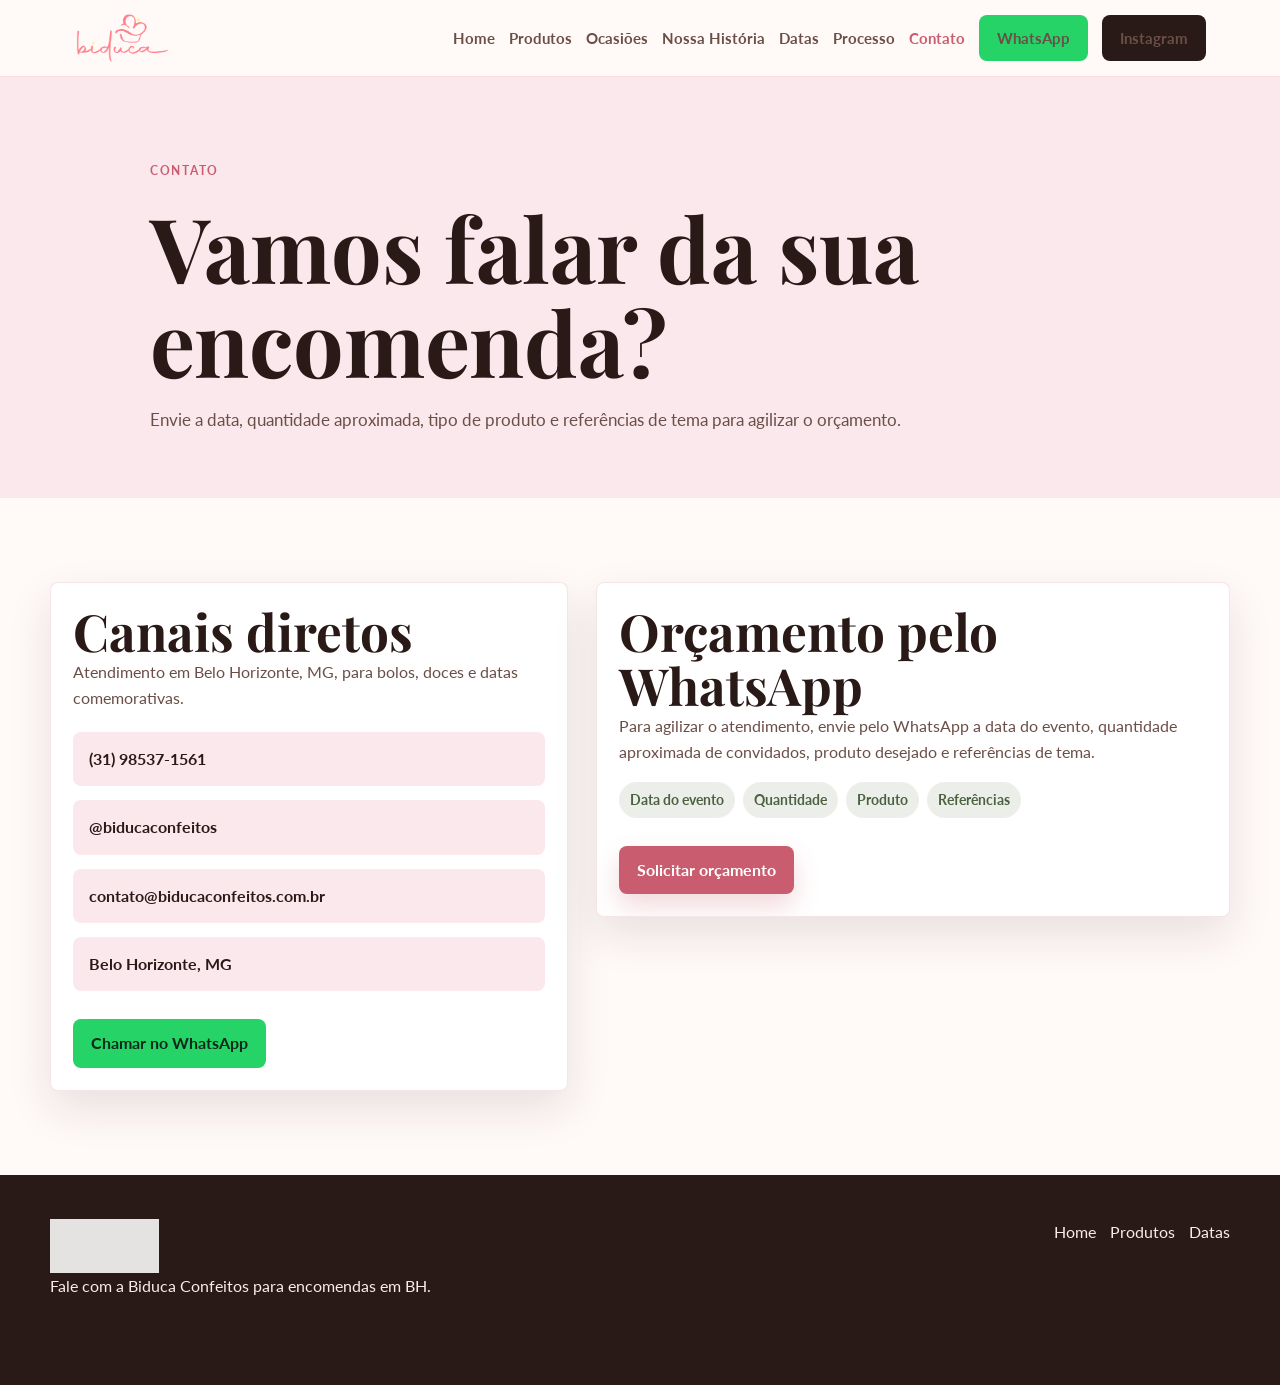
==== contato.html @ c76eab59 "Initial commit" ====
<!doctype html>
<html lang="pt-BR">
  <head><meta charset="utf-8"><meta name="viewport" content="width=device-width, initial-scale=1"><title>Contato | Biduca Confeitos</title><meta name="description" content="Fale com a Biduca Confeitos pelo WhatsApp, Instagram ou e-mail."><link rel="stylesheet" href="assets/styles.css"></head>
  <body data-page="contato">
    <header class="site-header"><nav class="nav" aria-label="Navegação principal"><a class="brand" href="index.html"><img src="assets/brand/biduca-logo-horizontal.png" alt="Biduca Confeitos"></a><div class="nav-links"><a href="index.html" data-page="home">Home</a><a href="produtos.html" data-page="produtos">Produtos</a><a href="ocasioes.html" data-page="ocasioes">Ocasiões</a><a href="historia.html" data-page="historia">Nossa História</a><a href="datas-comemorativas.html" data-page="datas">Datas</a><a href="processo-artesanal.html" data-page="processo">Processo</a><a href="contato.html" data-page="contato">Contato</a><a class="button button-whatsapp" href="https://wa.me/5531985371561">WhatsApp</a><a class="button button-instagram" href="https://www.instagram.com/biducaconfeitos/">Instagram</a></div></nav></header>
    <main>
      <section class="page-hero"><div class="section-inner"><span class="eyebrow">Contato</span><h1>Vamos falar da sua encomenda?</h1><p class="intro">Envie a data, quantidade aproximada, tipo de produto e referências de tema para agilizar o orçamento.</p></div></section>
      <section class="section"><div class="section-inner contact-grid">
        <aside class="contact-panel">
          <h2>Canais diretos</h2>
          <p>Atendimento em Belo Horizonte, MG, para bolos, doces e datas comemorativas.</p>
          <div class="contact-list">
            <a href="https://wa.me/5531985371561">(31) 98537-1561</a>
            <a href="https://www.instagram.com/biducaconfeitos/">@biducaconfeitos</a>
            <a href="mailto:contato@biducaconfeitos.com.br">contato@biducaconfeitos.com.br</a>
            <span>Belo Horizonte, MG</span>
          </div>
          <div class="actions"><a class="button button-whatsapp" href="https://wa.me/5531985371561?text=Ol%C3%A1%2C%20quero%20solicitar%20um%20or%C3%A7amento%20com%20a%20Biduca.">Chamar no WhatsApp</a></div>
        </aside>
        <section class="contact-panel">
          <h2>Orçamento pelo WhatsApp</h2>
          <p>Para agilizar o atendimento, envie pelo WhatsApp a data do evento, quantidade aproximada de convidados, produto desejado e referências de tema.</p>
          <div class="pill-list"><span>Data do evento</span><span>Quantidade</span><span>Produto</span><span>Referências</span></div>
          <div class="actions"><a class="button button-primary" href="https://wa.me/5531985371561?text=Ol%C3%A1%2C%20quero%20solicitar%20um%20or%C3%A7amento%20com%20a%20Biduca.%20Data%3A%20%20%7C%20Quantidade%3A%20%20%7C%20Produto%3A%20%20%7C%20Tema%3A%20">Solicitar orçamento</a></div>
        </section>
      </div></section>
    </main>
    <footer class="site-footer"><div class="footer-inner"><div><img class="footer-logo" src="assets/brand/biduca-logo-horizontal.png" alt="Biduca Confeitos"><p>Fale com a Biduca Confeitos para encomendas em BH.</p></div><div class="footer-links"><a href="index.html">Home</a><a href="produtos.html">Produtos</a><a href="datas-comemorativas.html">Datas</a></div></div></footer>
    <div class="mobile-cta"><a class="button button-whatsapp" href="https://wa.me/5531985371561">WhatsApp</a><a class="button button-instagram" href="https://www.instagram.com/biducaconfeitos/">Instagram</a></div><script src="assets/site.js"></script>
  </body>
</html>
---- assets/styles.css ----
@import url("https://fonts.googleapis.com/css2?family=Lato:wght@300;400;700&family=Playfair+Display:wght@600;700&display=swap");

:root {
  --rose: #c95c6e;
  --rose-dark: #a94156;
  --rose-soft: #fae8ec;
  --cream: #fff9f7;
  --ink: #2a1a17;
  --muted: #6b4e47;
  --sage: #81966f;
  --gold: #d9a85f;
  --white: #ffffff;
  --shadow: 0 18px 45px rgba(42, 26, 23, 0.11);
  --radius: 8px;
}

* {
  box-sizing: border-box;
}

html {
  scroll-behavior: smooth;
}

body {
  margin: 0;
  background: var(--cream);
  color: var(--ink);
  font-family: "Lato", Arial, sans-serif;
  line-height: 1.65;
}

img {
  display: block;
  max-width: 100%;
}

a {
  color: inherit;
  text-decoration: none;
}

.site-header {
  position: sticky;
  top: 0;
  z-index: 20;
  background: rgba(255, 249, 247, 0.94);
  border-bottom: 1px solid rgba(201, 92, 110, 0.17);
  backdrop-filter: blur(16px);
}

.nav {
  align-items: center;
  display: flex;
  gap: 22px;
  justify-content: space-between;
  margin: 0 auto;
  max-width: 1180px;
  min-height: 76px;
  padding: 10px 24px;
}

.brand img {
  height: 48px;
  width: auto;
}

.nav-links {
  align-items: center;
  display: flex;
  flex-wrap: wrap;
  gap: 14px;
  justify-content: flex-end;
}

.nav-links a {
  color: var(--muted);
  font-size: 0.92rem;
  font-weight: 700;
}

.nav-links a:hover,
.nav-links a[aria-current="page"] {
  color: var(--rose);
}

.button,
button {
  align-items: center;
  border: 0;
  border-radius: var(--radius);
  cursor: pointer;
  display: inline-flex;
  font-family: inherit;
  font-weight: 700;
  justify-content: center;
  min-height: 44px;
  padding: 11px 18px;
  transition: transform 160ms ease, box-shadow 160ms ease, background 160ms ease;
}

.button:hover,
button:hover {
  transform: translateY(-1px);
}

.button-primary {
  background: var(--rose);
  box-shadow: 0 12px 26px rgba(201, 92, 110, 0.24);
  color: var(--white);
}

.button-secondary {
  background: var(--white);
  border: 1px solid rgba(201, 92, 110, 0.28);
  color: var(--rose-dark);
}

.button-whatsapp {
  background: #25d366;
  color: #10291c;
}

.button-instagram {
  background: var(--ink);
  color: var(--white);
}

.hero {
  min-height: calc(100vh - 76px);
  position: relative;
}

.hero-media {
  background-position: center;
  background-size: cover;
  min-height: calc(100vh - 76px);
  position: relative;
}

.hero-media::after {
  background: linear-gradient(90deg, rgba(42, 26, 23, 0.74), rgba(42, 26, 23, 0.34), rgba(42, 26, 23, 0.08));
  content: "";
  inset: 0;
  position: absolute;
}

.hero-content {
  color: var(--white);
  left: max(24px, calc((100vw - 1180px) / 2 + 24px));
  max-width: 610px;
  position: absolute;
  top: 50%;
  transform: translateY(-50%);
  z-index: 1;
}

.eyebrow {
  color: var(--rose);
  font-size: 0.78rem;
  font-weight: 700;
  letter-spacing: 0.14em;
  text-transform: uppercase;
}

.hero .eyebrow {
  color: #ffe5ea;
}

h1,
h2,
h3 {
  font-family: "Playfair Display", Georgia, serif;
  line-height: 1.05;
  margin: 0;
}

h1 {
  font-size: clamp(3rem, 7vw, 6.9rem);
}

h2 {
  font-size: clamp(2.2rem, 4vw, 4.4rem);
}

h3 {
  font-size: clamp(1.5rem, 2vw, 2rem);
}

p {
  margin: 0;
}

.hero-content p {
  font-size: clamp(1.05rem, 2vw, 1.32rem);
  margin-top: 18px;
  max-width: 560px;
}

.actions {
  display: flex;
  flex-wrap: wrap;
  gap: 12px;
  margin-top: 28px;
}

.section {
  padding: 84px 24px;
}

.section.alt {
  background: var(--rose-soft);
}

.section.soft {
  background: #fff0e6;
}

.section-inner {
  margin: 0 auto;
  max-width: 1180px;
}

.section-heading {
  align-items: end;
  display: grid;
  gap: 18px;
  grid-template-columns: minmax(0, 1.1fr) minmax(260px, 0.7fr);
  margin-bottom: 34px;
}

.section-heading p {
  color: var(--muted);
}

.grid {
  display: grid;
  gap: 22px;
}

.grid.four {
  grid-template-columns: repeat(4, minmax(0, 1fr));
}

.grid.three {
  grid-template-columns: repeat(3, minmax(0, 1fr));
}

.grid.two {
  grid-template-columns: repeat(2, minmax(0, 1fr));
}

.card,
.feature,
.contact-panel {
  background: var(--white);
  border: 1px solid rgba(201, 92, 110, 0.16);
  border-radius: var(--radius);
  box-shadow: var(--shadow);
  overflow: hidden;
}

.card img {
  aspect-ratio: 4 / 3;
  height: auto;
  object-fit: cover;
  width: 100%;
}

.card-body,
.feature,
.contact-panel {
  padding: 22px;
}

.card-body p,
.feature p,
.contact-panel p,
.timeline p {
  color: var(--muted);
}

.pill-list {
  display: flex;
  flex-wrap: wrap;
  gap: 8px;
  margin-top: 16px;
}

.pill-list span {
  background: rgba(129, 150, 111, 0.15);
  border-radius: 999px;
  color: #4b6140;
  font-size: 0.85rem;
  font-weight: 700;
  padding: 7px 11px;
}

.split {
  align-items: center;
  display: grid;
  gap: 44px;
  grid-template-columns: minmax(0, 0.95fr) minmax(0, 1.05fr);
}

.split img {
  border-radius: var(--radius);
  box-shadow: var(--shadow);
  min-height: 420px;
  object-fit: cover;
  width: 100%;
}

.copy-stack {
  display: grid;
  gap: 18px;
}

.copy-stack p,
.intro {
  color: var(--muted);
  font-size: 1.08rem;
}

.banner {
  background: linear-gradient(135deg, var(--rose), #d78375);
  color: var(--white);
  display: grid;
  gap: 20px;
  grid-template-columns: minmax(0, 1fr) auto;
  padding: 42px;
}

.banner p {
  max-width: 720px;
}

.page-hero {
  background: var(--rose-soft);
  padding: 84px 24px 64px;
}

.page-hero .section-inner {
  display: grid;
  gap: 18px;
  max-width: 980px;
}

.product-row {
  align-items: center;
  display: grid;
  gap: 36px;
  grid-template-columns: minmax(280px, 0.75fr) minmax(0, 1fr);
  padding: 38px 0;
}

.product-row + .product-row {
  border-top: 1px solid rgba(201, 92, 110, 0.2);
}

.product-row img {
  aspect-ratio: 1 / 1;
  border-radius: var(--radius);
  object-fit: cover;
  width: 100%;
}

.specs {
  color: var(--muted);
  display: grid;
  gap: 8px;
  margin: 18px 0 0;
  padding-left: 18px;
}

.occasion {
  display: grid;
  gap: 22px;
  grid-template-columns: 180px minmax(0, 1fr);
}

.occasion img {
  aspect-ratio: 1 / 1;
  border-radius: var(--radius);
  object-fit: cover;
  width: 180px;
}

.timeline {
  border-left: 3px solid var(--rose);
  display: grid;
  gap: 28px;
  padding-left: 26px;
}

.timeline-item {
  position: relative;
}

.timeline-item::before {
  background: var(--gold);
  border: 4px solid var(--cream);
  border-radius: 50%;
  content: "";
  height: 16px;
  left: -36px;
  position: absolute;
  top: 6px;
  width: 16px;
}

.date-card img {
  aspect-ratio: 16 / 10;
}

.process-icon {
  align-items: center;
  background: var(--rose-soft);
  border-radius: 50%;
  color: var(--rose-dark);
  display: flex;
  font-family: "Playfair Display", Georgia, serif;
  font-size: 2rem;
  height: 68px;
  justify-content: center;
  margin-bottom: 18px;
  width: 68px;
}

.contact-grid {
  align-items: start;
  display: grid;
  gap: 28px;
  grid-template-columns: 0.9fr 1.1fr;
}

.contact-list {
  display: grid;
  gap: 14px;
  margin-top: 20px;
}

.contact-list a,
.contact-list span {
  background: var(--rose-soft);
  border-radius: var(--radius);
  color: var(--ink);
  display: block;
  font-weight: 700;
  padding: 14px 16px;
}

.site-footer {
  background: var(--ink);
  color: #f9ece8;
  padding: 44px 24px 86px;
}

.footer-inner {
  align-items: start;
  display: grid;
  gap: 26px;
  grid-template-columns: 1fr auto;
  margin: 0 auto;
  max-width: 1180px;
}

.footer-logo {
  filter: brightness(0) invert(1);
  height: 54px;
  opacity: 0.88;
}

.footer-links {
  display: flex;
  flex-wrap: wrap;
  gap: 14px;
  justify-content: flex-end;
}

.mobile-cta {
  bottom: 12px;
  display: none;
  gap: 10px;
  left: 12px;
  position: fixed;
  right: 12px;
  z-index: 30;
}

.mobile-cta .button {
  flex: 1;
}

@media (max-width: 980px) {
  .nav {
    align-items: flex-start;
    flex-direction: column;
  }

  .nav-links {
    justify-content: flex-start;
  }

  .hero,
  .hero-media {
    min-height: 740px;
  }

  .section-heading,
  .split,
  .product-row,
  .contact-grid,
  .footer-inner,
  .banner {
    grid-template-columns: 1fr;
  }

  .grid.four,
  .grid.three,
  .grid.two {
    grid-template-columns: repeat(2, minmax(0, 1fr));
  }

  .banner {
    padding: 30px;
  }
}

@media (max-width: 640px) {
  .section,
  .page-hero {
    padding-left: 18px;
    padding-right: 18px;
  }

  .brand img {
    height: 42px;
  }

  .nav-links {
    gap: 10px 12px;
  }

  .nav-links .button {
    display: none;
  }

  .hero-content {
    left: 18px;
    max-width: calc(100vw - 36px);
  }

  .hero-media::after {
    background: linear-gradient(0deg, rgba(42, 26, 23, 0.78), rgba(42, 26, 23, 0.28));
  }

  h1 {
    font-size: clamp(2.7rem, 15vw, 4.3rem);
  }

  .grid.four,
  .grid.three,
  .grid.two {
    grid-template-columns: 1fr;
  }

  .occasion {
    grid-template-columns: 1fr;
  }

  .occasion img {
    width: 100%;
  }

  .split img {
    min-height: 300px;
  }

  .footer-links {
    justify-content: flex-start;
  }

  .mobile-cta {
    display: flex;
  }
}
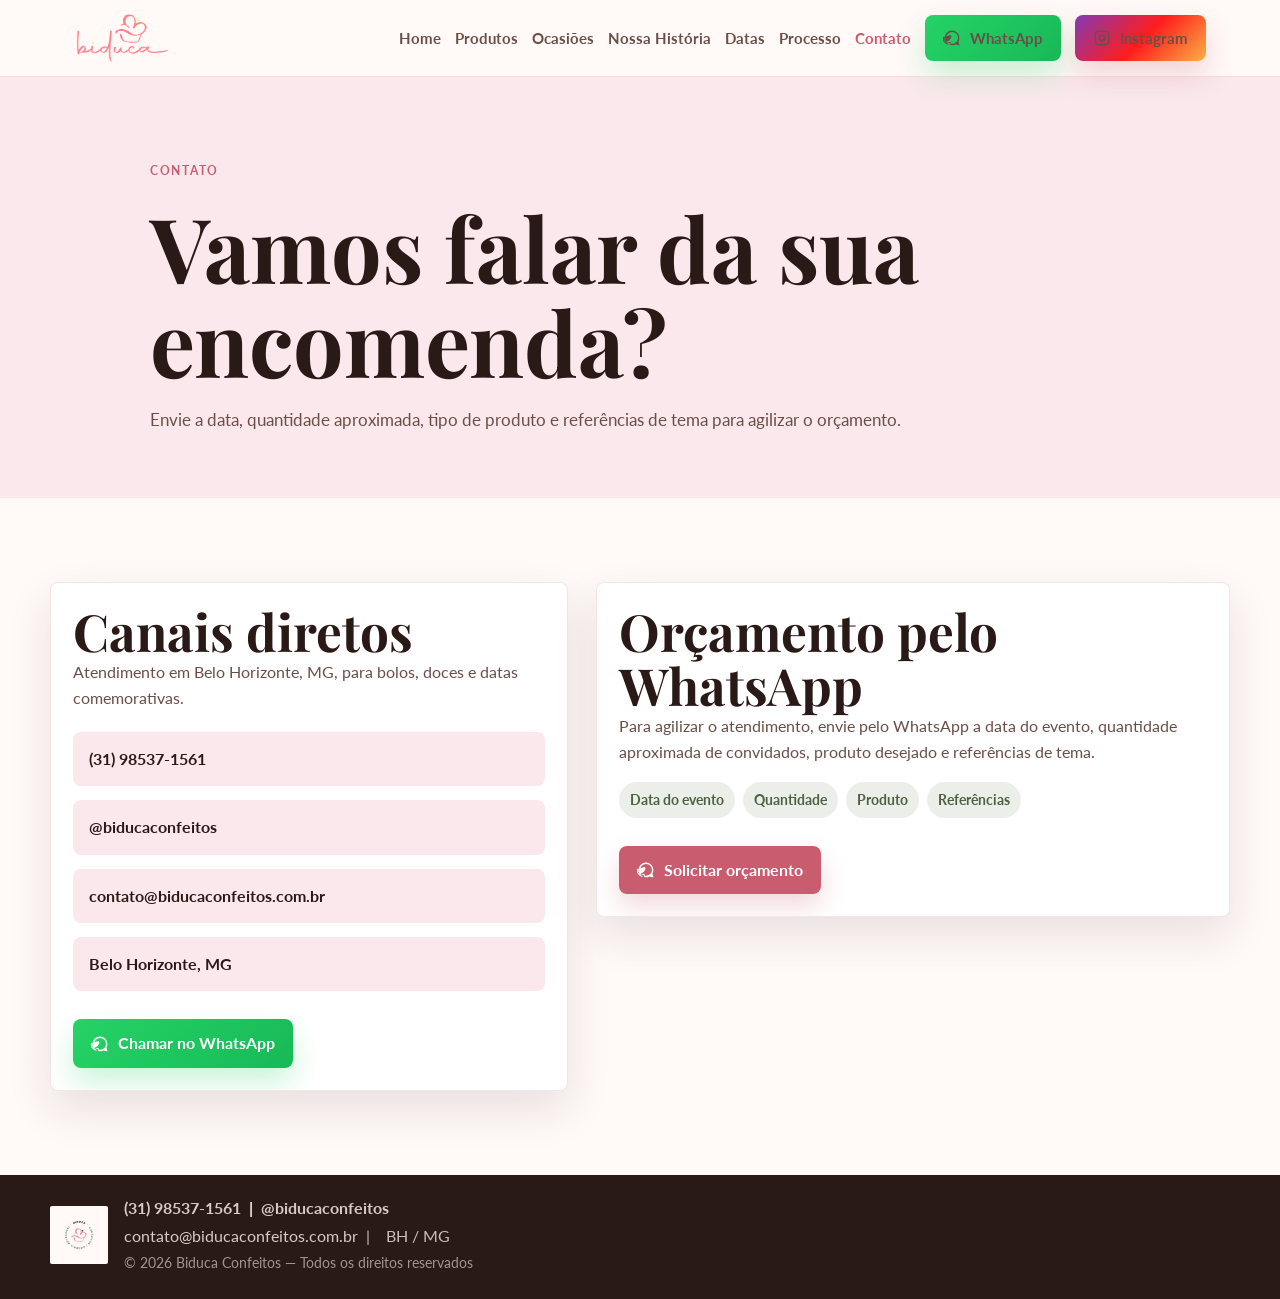
==== commit 8ffed557: "Add complete footer contact details" ====
--- a/contato.html
+++ b/contato.html
@@ -25,7 +25,16 @@
         </section>
       </div></section>
     </main>
-    <footer class="site-footer"><div class="footer-inner"><div><img class="footer-logo" src="assets/brand/biduca-logo-horizontal.png" alt="Biduca Confeitos"><p>Fale com a Biduca Confeitos para encomendas em BH.</p></div><div class="footer-links"><a href="index.html">Home</a><a href="produtos.html">Produtos</a><a href="datas-comemorativas.html">Datas</a></div></div></footer>
+    <footer class="site-footer">
+  <div class="footer-inner">
+    <img class="footer-seal" src="assets/brand/biduca-logo-selo.jpg" alt="Biduca Confeitos">
+    <div class="footer-content">
+      <p class="footer-contact"><a href="https://wa.me/5531985371561">(31) 98537-1561</a><span>|</span><a href="https://www.instagram.com/biducaconfeitos/">@biducaconfeitos</a></p>
+      <p><a href="mailto:contato@biducaconfeitos.com.br">contato@biducaconfeitos.com.br</a><span>|</span><span>BH / MG</span></p>
+      <p class="footer-copy">© 2026 Biduca Confeitos — Todos os direitos reservados</p>
+    </div>
+  </div>
+</footer>
     <div class="mobile-cta"><a class="button button-whatsapp" href="https://wa.me/5531985371561">WhatsApp</a><a class="button button-instagram" href="https://www.instagram.com/biducaconfeitos/">Instagram</a></div><script src="assets/site.js"></script>
   </body>
 </html>
--- a/assets/styles.css
+++ b/assets/styles.css
@@ -93,10 +93,11 @@
   display: inline-flex;
   font-family: inherit;
   font-weight: 700;
+  gap: 9px;
   justify-content: center;
   min-height: 44px;
   padding: 11px 18px;
-  transition: transform 160ms ease, box-shadow 160ms ease, background 160ms ease;
+  transition: transform 160ms ease, box-shadow 160ms ease, background 160ms ease, color 160ms ease;
 }
 
 .button:hover,
@@ -117,13 +118,39 @@
 }
 
 .button-whatsapp {
-  background: #25d366;
-  color: #10291c;
+  background: linear-gradient(135deg, #25d366, #18b957);
+  box-shadow: 0 14px 28px rgba(37, 211, 102, 0.24);
+  color: #ffffff;
 }
 
 .button-instagram {
-  background: var(--ink);
+  background: linear-gradient(135deg, #833ab4, #fd1d1d 52%, #fcb045);
+  box-shadow: 0 14px 28px rgba(201, 92, 110, 0.24);
   color: var(--white);
+}
+
+.button-whatsapp::before,
+.button-instagram::before,
+a.button[href*="wa.me"]::before,
+a.button[href*="instagram.com"]::before {
+  background: currentColor;
+  content: "";
+  display: inline-block;
+  flex: 0 0 auto;
+  height: 18px;
+  width: 18px;
+}
+
+.button-whatsapp::before,
+a.button[href*="wa.me"]::before {
+  -webkit-mask: url("icons/whatsapp.svg") center / contain no-repeat;
+  mask: url("icons/whatsapp.svg") center / contain no-repeat;
+}
+
+.button-instagram::before,
+a.button[href*="instagram.com"]::before {
+  -webkit-mask: url("icons/instagram.svg") center / contain no-repeat;
+  mask: url("icons/instagram.svg") center / contain no-repeat;
 }
 
 .hero {
@@ -452,30 +479,52 @@
 
 .site-footer {
   background: var(--ink);
-  color: #f9ece8;
-  padding: 44px 24px 86px;
+  color: rgba(249, 236, 232, 0.78);
+  padding: 20px 24px 24px;
 }
 
 .footer-inner {
-  align-items: start;
-  display: grid;
-  gap: 26px;
-  grid-template-columns: 1fr auto;
+  align-items: center;
+  display: flex;
+  gap: 16px;
   margin: 0 auto;
   max-width: 1180px;
 }
 
-.footer-logo {
-  filter: brightness(0) invert(1);
-  height: 54px;
-  opacity: 0.88;
-}
-
-.footer-links {
-  display: flex;
-  flex-wrap: wrap;
-  gap: 14px;
-  justify-content: flex-end;
+.footer-seal {
+  background: var(--cream);
+  border-radius: 2px;
+  height: 58px;
+  object-fit: cover;
+  padding: 7px;
+  width: 58px;
+}
+
+.footer-content {
+  display: grid;
+  gap: 2px;
+}
+
+.footer-content p {
+  margin: 0;
+}
+
+.footer-content a {
+  color: rgba(249, 236, 232, 0.84);
+}
+
+.footer-content span {
+  margin: 0 8px;
+}
+
+.footer-contact {
+  color: #f9ece8;
+  font-weight: 700;
+}
+
+.footer-copy {
+  color: rgba(249, 236, 232, 0.58);
+  font-size: 0.9rem;
 }
 
 .mobile-cta {
@@ -511,7 +560,6 @@
   .split,
   .product-row,
   .contact-grid,
-  .footer-inner,
   .banner {
     grid-template-columns: 1fr;
   }
@@ -577,8 +625,16 @@
     min-height: 300px;
   }
 
-  .footer-links {
-    justify-content: flex-start;
+  .site-footer {
+    padding-bottom: 86px;
+  }
+
+  .footer-inner {
+    align-items: flex-start;
+  }
+
+  .footer-content span {
+    margin: 0 6px;
   }
 
   .mobile-cta {
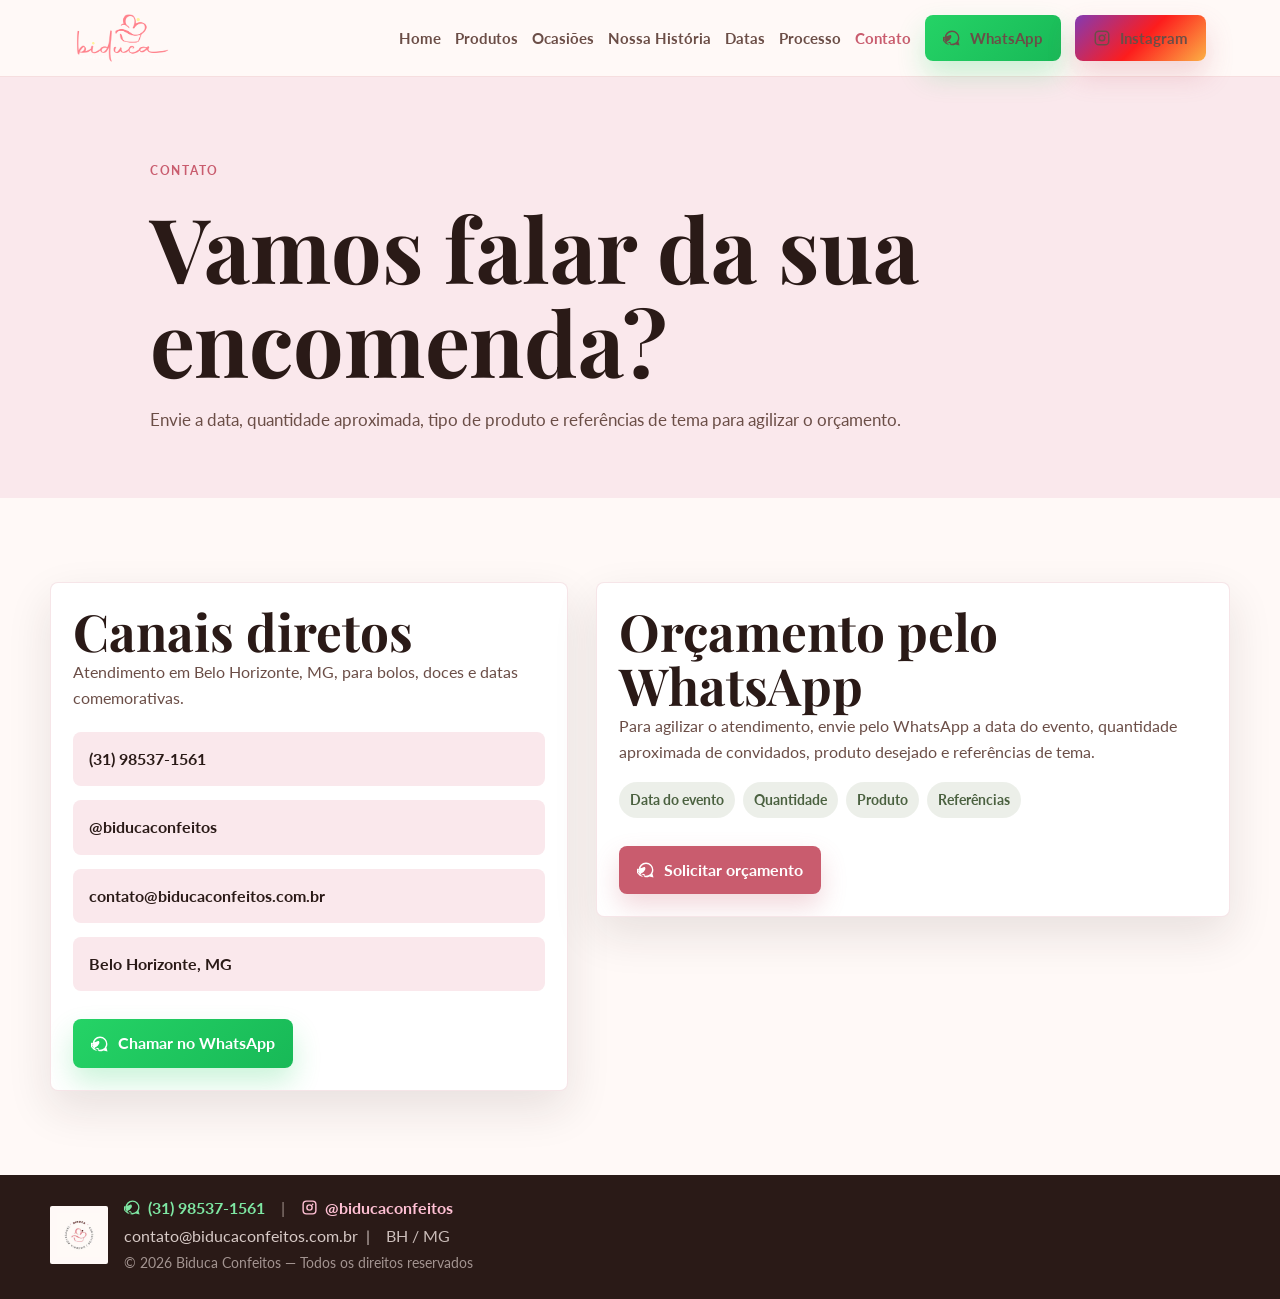
==== commit 3ee6b9f5: "Use social icons in footer contact links" ====
--- a/contato.html
+++ b/contato.html
@@ -29,7 +29,7 @@
   <div class="footer-inner">
     <img class="footer-seal" src="assets/brand/biduca-logo-selo.jpg" alt="Biduca Confeitos">
     <div class="footer-content">
-      <p class="footer-contact"><a href="https://wa.me/5531985371561">(31) 98537-1561</a><span>|</span><a href="https://www.instagram.com/biducaconfeitos/">@biducaconfeitos</a></p>
+      <p class="footer-contact"><a class="footer-social footer-social-whatsapp" href="https://wa.me/5531985371561"><span class="footer-icon" aria-hidden="true"></span><span>(31) 98537-1561</span></a><span class="footer-divider">|</span><a class="footer-social footer-social-instagram" href="https://www.instagram.com/biducaconfeitos/"><span class="footer-icon" aria-hidden="true"></span><span>@biducaconfeitos</span></a></p>
       <p><a href="mailto:contato@biducaconfeitos.com.br">contato@biducaconfeitos.com.br</a><span>|</span><span>BH / MG</span></p>
       <p class="footer-copy">© 2026 Biduca Confeitos — Todos os direitos reservados</p>
     </div>
--- a/assets/styles.css
+++ b/assets/styles.css
@@ -518,8 +518,52 @@
 }
 
 .footer-contact {
+  align-items: center;
   color: #f9ece8;
+  display: flex;
+  flex-wrap: wrap;
+  gap: 8px;
   font-weight: 700;
+}
+
+.footer-social {
+  align-items: center;
+  display: inline-flex;
+  gap: 7px;
+}
+
+.footer-social .footer-icon {
+  background: currentColor;
+  display: inline-block;
+  height: 17px;
+  width: 17px;
+}
+
+.footer-social span {
+  margin: 0;
+}
+
+.footer-content .footer-social-whatsapp {
+  color: #7ee7a3;
+}
+
+.footer-social-whatsapp .footer-icon {
+  -webkit-mask: url("icons/whatsapp.svg") center / contain no-repeat;
+  mask: url("icons/whatsapp.svg") center / contain no-repeat;
+}
+
+.footer-content .footer-social-instagram {
+  color: #ffc0d4;
+}
+
+.footer-social-instagram .footer-icon {
+  -webkit-mask: url("icons/instagram.svg") center / contain no-repeat;
+  mask: url("icons/instagram.svg") center / contain no-repeat;
+}
+
+.footer-divider {
+  color: rgba(249, 236, 232, 0.38);
+  margin: 0 2px;
 }
 
 .footer-copy {
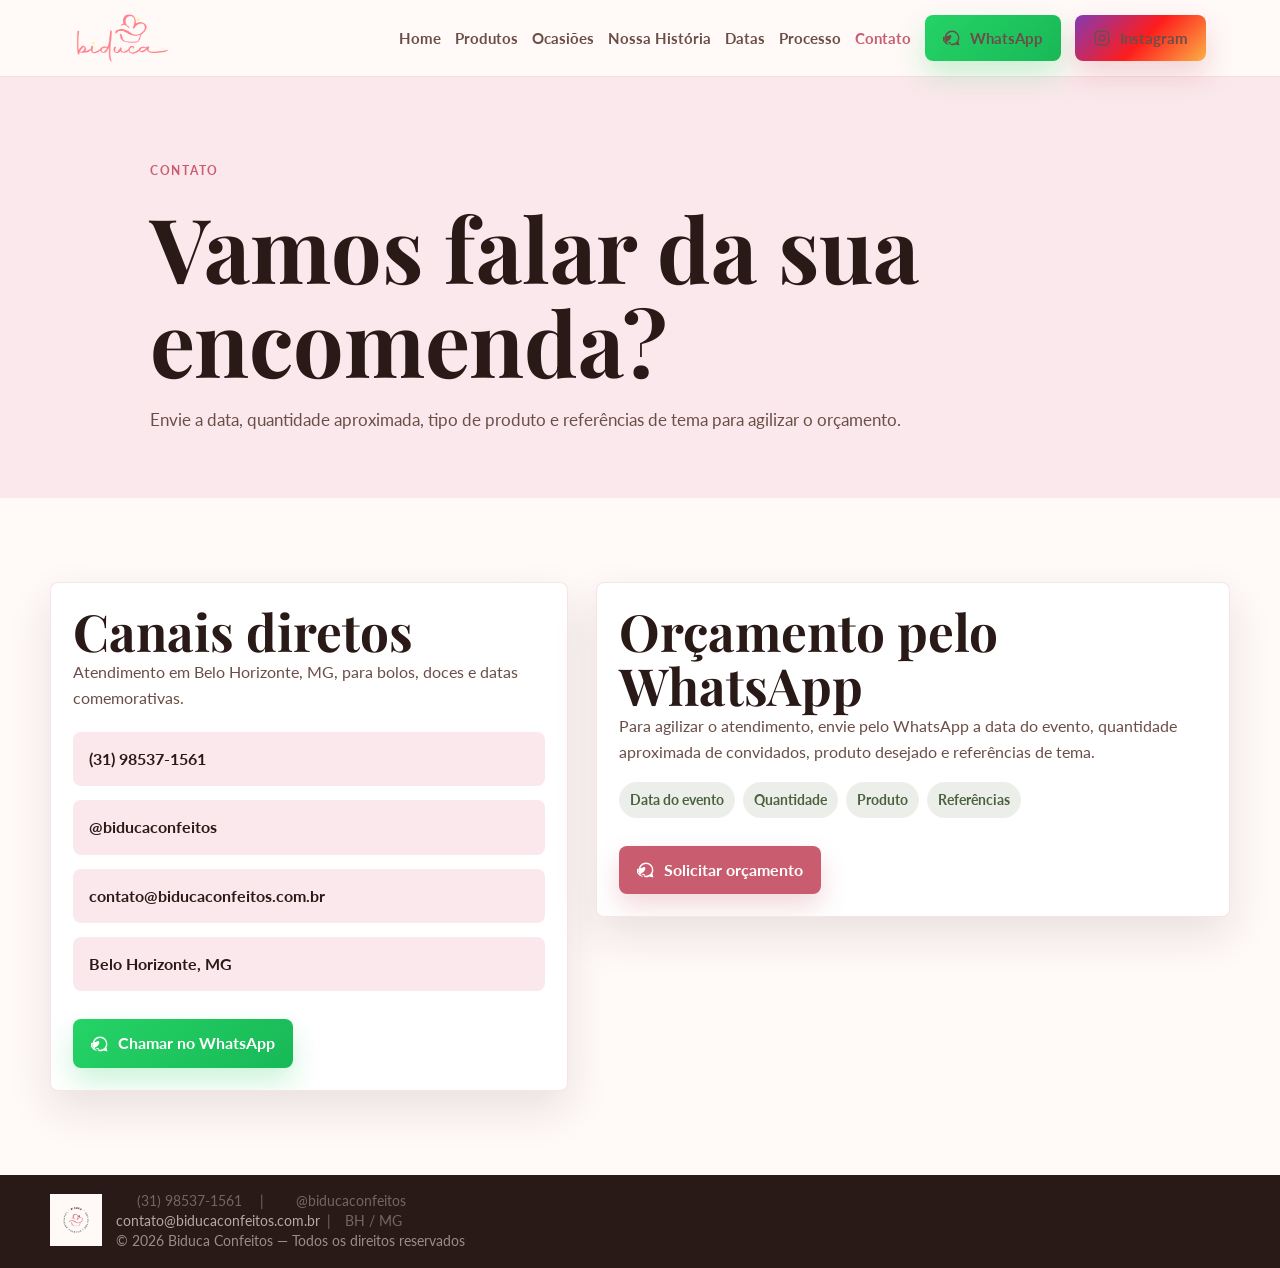
==== commit 869e0e61: "Match footer reference layout" ====
--- a/contato.html
+++ b/contato.html
@@ -2,7 +2,7 @@
 <html lang="pt-BR">
   <head><meta charset="utf-8"><meta name="viewport" content="width=device-width, initial-scale=1"><title>Contato | Biduca Confeitos</title><meta name="description" content="Fale com a Biduca Confeitos pelo WhatsApp, Instagram ou e-mail."><link rel="stylesheet" href="assets/styles.css"></head>
   <body data-page="contato">
-    <header class="site-header"><nav class="nav" aria-label="Navegação principal"><a class="brand" href="index.html"><img src="assets/brand/biduca-logo-horizontal.png" alt="Biduca Confeitos"></a><div class="nav-links"><a href="index.html" data-page="home">Home</a><a href="produtos.html" data-page="produtos">Produtos</a><a href="ocasioes.html" data-page="ocasioes">Ocasiões</a><a href="historia.html" data-page="historia">Nossa História</a><a href="datas-comemorativas.html" data-page="datas">Datas</a><a href="processo-artesanal.html" data-page="processo">Processo</a><a href="contato.html" data-page="contato">Contato</a><a class="button button-whatsapp" href="https://wa.me/5531985371561">WhatsApp</a><a class="button button-instagram" href="https://www.instagram.com/biducaconfeitos/">Instagram</a></div></nav></header>
+    <header class="site-header"></header>
     <main>
       <section class="page-hero"><div class="section-inner"><span class="eyebrow">Contato</span><h1>Vamos falar da sua encomenda?</h1><p class="intro">Envie a data, quantidade aproximada, tipo de produto e referências de tema para agilizar o orçamento.</p></div></section>
       <section class="section"><div class="section-inner contact-grid">
@@ -26,15 +26,16 @@
       </div></section>
     </main>
     <footer class="site-footer">
-  <div class="footer-inner">
-    <img class="footer-seal" src="assets/brand/biduca-logo-selo.jpg" alt="Biduca Confeitos">
-    <div class="footer-content">
-      <p class="footer-contact"><a class="footer-social footer-social-whatsapp" href="https://wa.me/5531985371561"><span class="footer-icon" aria-hidden="true"></span><span>(31) 98537-1561</span></a><span class="footer-divider">|</span><a class="footer-social footer-social-instagram" href="https://www.instagram.com/biducaconfeitos/"><span class="footer-icon" aria-hidden="true"></span><span>@biducaconfeitos</span></a></p>
-      <p><a href="mailto:contato@biducaconfeitos.com.br">contato@biducaconfeitos.com.br</a><span>|</span><span>BH / MG</span></p>
-      <p class="footer-copy">© 2026 Biduca Confeitos — Todos os direitos reservados</p>
-    </div>
-  </div>
-</footer>
-    <div class="mobile-cta"><a class="button button-whatsapp" href="https://wa.me/5531985371561">WhatsApp</a><a class="button button-instagram" href="https://www.instagram.com/biducaconfeitos/">Instagram</a></div><script src="assets/site.js"></script>
+      <div class="footer-inner">
+        <img class="footer-seal" src="assets/brand/biduca-logo-selo.jpg" alt="Biduca Confeitos">
+        <div class="footer-content">
+          <p><a href="https://wa.me/5531985371561">(31) 98537-1561</a><span>|</span><a href="https://www.instagram.com/biducaconfeitos/">@biducaconfeitos</a></p>
+          <p><a href="mailto:contato@biducaconfeitos.com.br">contato@biducaconfeitos.com.br</a><span>|</span><span>BH / MG</span></p>
+          <p>© 2026 Biduca Confeitos — Todos os direitos reservados</p>
+        </div>
+      </div>
+    </footer>
+    <div class="mobile-cta"></div>
+    <script src="assets/site.js"></script>
   </body>
 </html>
--- a/assets/styles.css
+++ b/assets/styles.css
@@ -479,96 +479,46 @@
 
 .site-footer {
   background: var(--ink);
-  color: rgba(249, 236, 232, 0.78);
-  padding: 20px 24px 24px;
+  color: rgba(249, 236, 232, 0.56);
+  padding: 16px 24px 18px;
 }
 
 .footer-inner {
   align-items: center;
   display: flex;
-  gap: 16px;
+  gap: 14px;
   margin: 0 auto;
   max-width: 1180px;
 }
 
 .footer-seal {
   background: var(--cream);
-  border-radius: 2px;
-  height: 58px;
+  border-radius: 0;
+  height: 52px;
   object-fit: cover;
-  padding: 7px;
-  width: 58px;
+  padding: 6px;
+  width: 52px;
 }
 
 .footer-content {
   display: grid;
-  gap: 2px;
+  gap: 1px;
+  line-height: 1.35;
 }
 
 .footer-content p {
+  color: rgba(249, 236, 232, 0.54);
+  font-size: 0.88rem;
   margin: 0;
 }
 
 .footer-content a {
-  color: rgba(249, 236, 232, 0.84);
+  color: rgba(249, 236, 232, 0.68);
 }
 
 .footer-content span {
-  margin: 0 8px;
-}
-
-.footer-contact {
-  align-items: center;
-  color: #f9ece8;
-  display: flex;
-  flex-wrap: wrap;
-  gap: 8px;
-  font-weight: 700;
-}
-
-.footer-social {
-  align-items: center;
-  display: inline-flex;
-  gap: 7px;
-}
-
-.footer-social .footer-icon {
-  background: currentColor;
-  display: inline-block;
-  height: 17px;
-  width: 17px;
-}
-
-.footer-social span {
-  margin: 0;
-}
-
-.footer-content .footer-social-whatsapp {
-  color: #7ee7a3;
-}
-
-.footer-social-whatsapp .footer-icon {
-  -webkit-mask: url("icons/whatsapp.svg") center / contain no-repeat;
-  mask: url("icons/whatsapp.svg") center / contain no-repeat;
-}
-
-.footer-content .footer-social-instagram {
-  color: #ffc0d4;
-}
-
-.footer-social-instagram .footer-icon {
-  -webkit-mask: url("icons/instagram.svg") center / contain no-repeat;
-  mask: url("icons/instagram.svg") center / contain no-repeat;
-}
-
-.footer-divider {
-  color: rgba(249, 236, 232, 0.38);
-  margin: 0 2px;
-}
-
-.footer-copy {
-  color: rgba(249, 236, 232, 0.58);
-  font-size: 0.9rem;
+  color: rgba(249, 236, 232, 0.36);
+  margin: 0 7px;
 }
 
 .mobile-cta {
